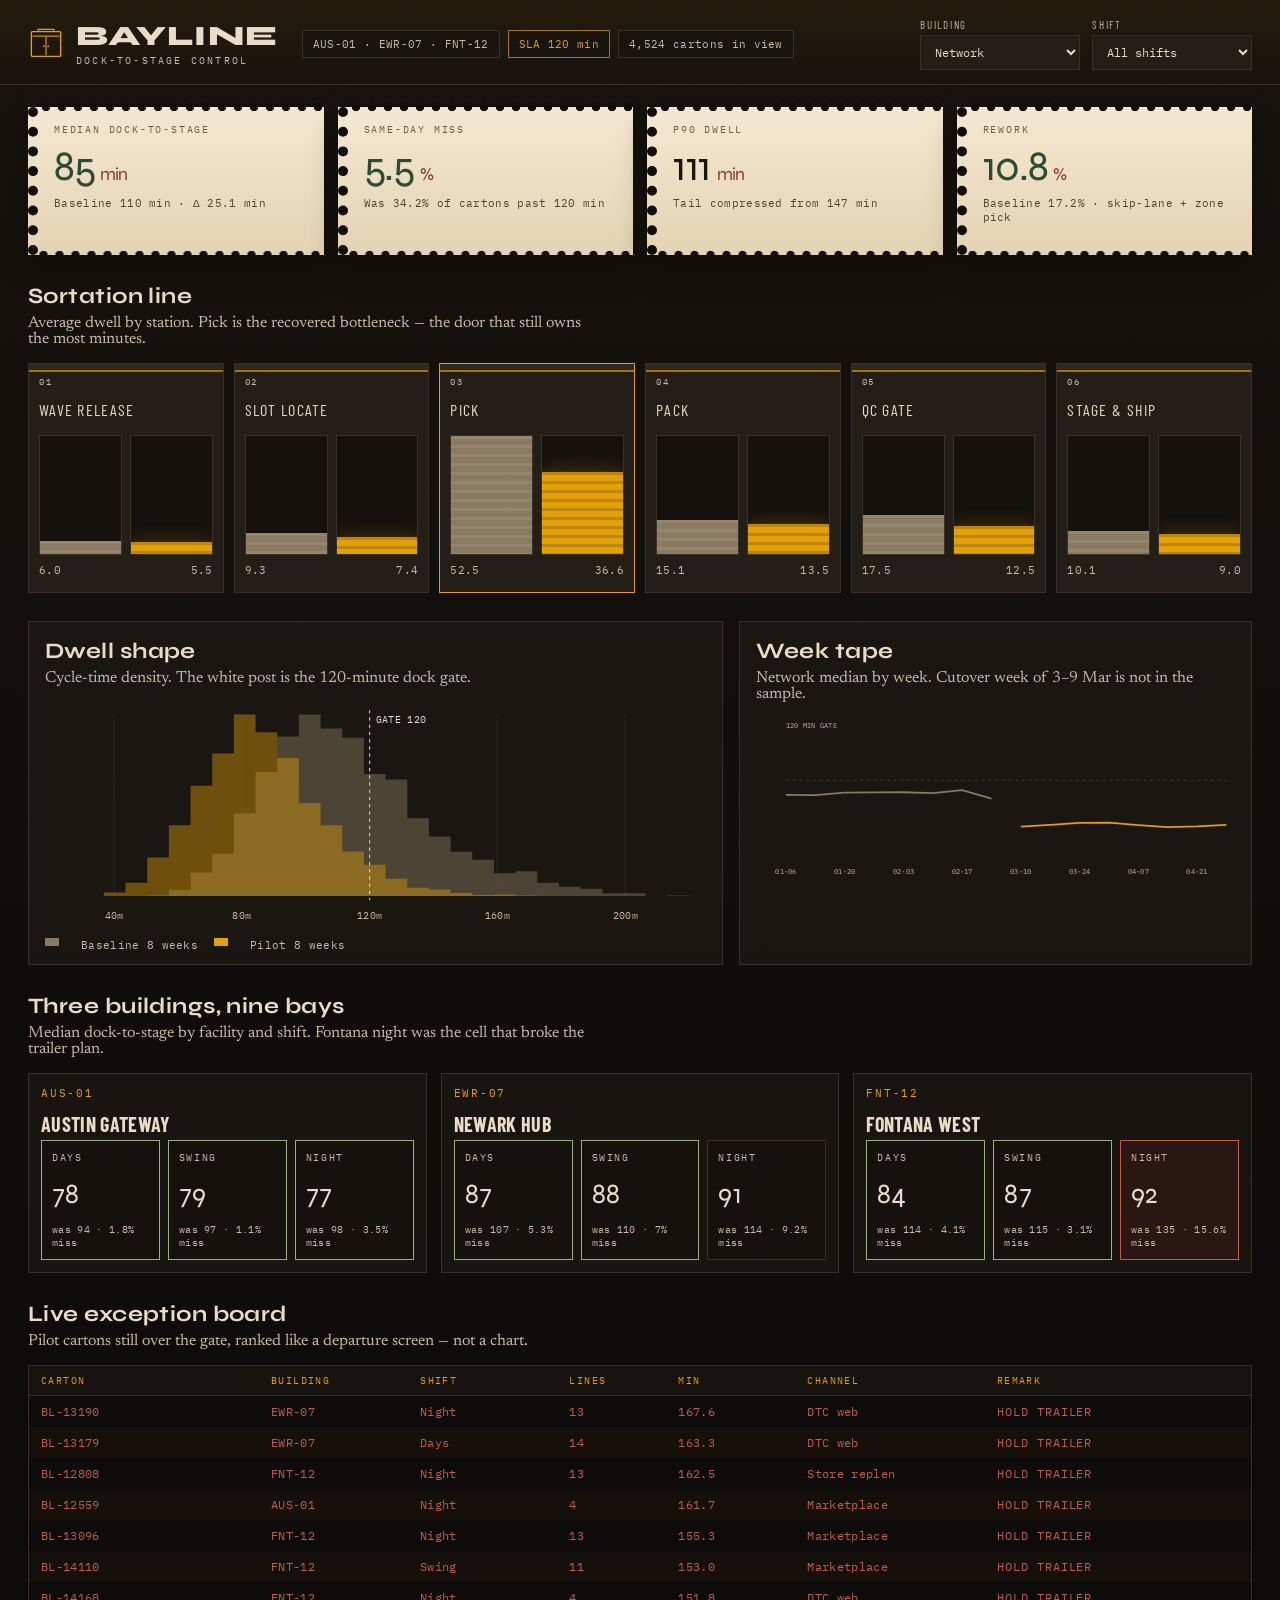
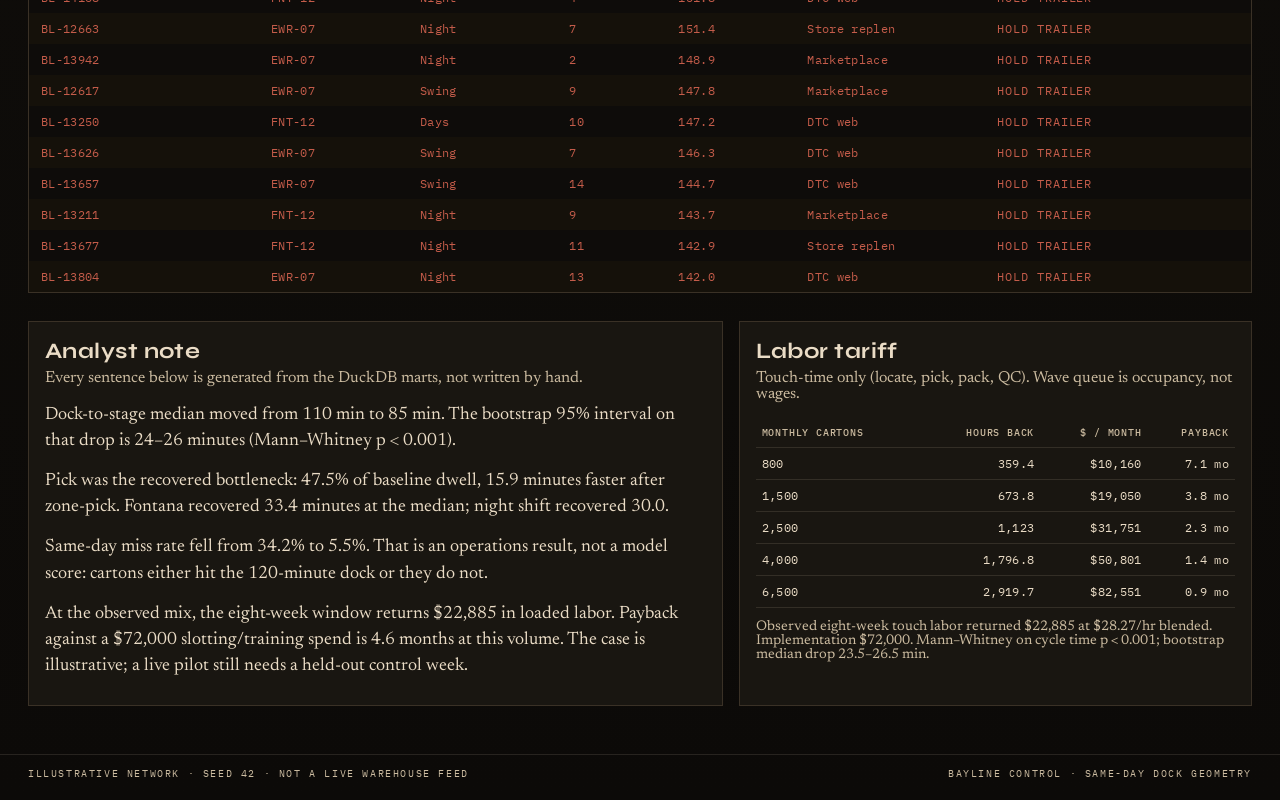
==== dashboard/index.html @ 3412e3ef "Rebuild the fulfillment case as Bayline dock-to-stage control Replace the generic before/after matpl" ====
<!DOCTYPE html>
<html lang="en">
<head>
  <meta charset="utf-8" />
  <meta name="viewport" content="width=device-width, initial-scale=1" />
  <title>Bayline — Dock-to-stage control</title>
  <meta name="description" content="Fulfillment control board for a three-DC same-day network. Baseline vs zone-pick pilot." />
  <link rel="preconnect" href="https://fonts.googleapis.com" />
  <link rel="preconnect" href="https://fonts.gstatic.com" crossorigin />
  <link href="https://fonts.googleapis.com/css2?family=Barlow+Condensed:wght@500;600;700&family=IBM+Plex+Mono:wght@400;500;600&family=Newsreader:opsz,wght@6..72,400;6..72,500;6..72,600&family=Syne:wght@700;800&display=swap" rel="stylesheet" />
  <link rel="stylesheet" href="styles.css" />
  <link rel="icon" href="assets/mark.svg" type="image/svg+xml" />
</head>
<body>
  <div class="grain" aria-hidden="true"></div>
  <header class="mast">
    <div class="brand">
      <img src="assets/mark.svg" alt="" width="36" height="36" />
      <div>
        <div class="wordmark">Bayline</div>
        <div class="submark">Dock-to-stage control</div>
      </div>
    </div>
    <div class="mast-meta">
      <span class="pill">AUS-01 · EWR-07 · FNT-12</span>
      <span class="pill warn">SLA 120 min</span>
      <span class="pill" id="orderCount">— cartons</span>
    </div>
    <form class="filters" id="filters">
      <label>Building
        <select name="dc">
          <option value="all">Network</option>
          <option value="AUS-01">Austin Gateway</option>
          <option value="EWR-07">Newark Hub</option>
          <option value="FNT-12">Fontana West</option>
        </select>
      </label>
      <label>Shift
        <select name="shift">
          <option value="all">All shifts</option>
          <option value="Days">Days</option>
          <option value="Swing">Swing</option>
          <option value="Night">Night</option>
        </select>
      </label>
    </form>
  </header>

  <main>
    <section class="tickets" id="tickets" aria-label="Period scorecard"></section>

    <section class="line-block" id="line">
      <div class="section-head">
        <h2>Sortation line</h2>
        <p>Average dwell by station. Pick is the recovered bottleneck — the door that still owns the most minutes.</p>
      </div>
      <div class="docks" id="docks"></div>
    </section>

    <section class="split">
      <article class="panel" id="dwell">
        <div class="section-head">
          <h2>Dwell shape</h2>
          <p>Cycle-time density. The white post is the 120-minute dock gate.</p>
        </div>
        <svg id="density" viewBox="0 0 640 220" role="img" aria-label="Cycle time density before and after the pilot"></svg>
        <div class="legend">
          <span class="swatch base"></span> Baseline 8 weeks
          <span class="swatch pilot"></span> Pilot 8 weeks
        </div>
      </article>
      <article class="panel" id="tape">
        <div class="section-head">
          <h2>Week tape</h2>
          <p>Network median by week. Cutover week of 3–9 Mar is not in the sample.</p>
        </div>
        <svg id="weekTape" viewBox="0 0 640 220" role="img" aria-label="Weekly median cycle time"></svg>
      </article>
    </section>

    <section class="floor-block" id="floor">
      <div class="section-head">
        <h2>Three buildings, nine bays</h2>
        <p>Median dock-to-stage by facility and shift. Fontana night was the cell that broke the trailer plan.</p>
      </div>
      <div class="yards" id="yards"></div>
    </section>

    <section class="board-block" id="board">
      <div class="section-head">
        <h2>Live exception board</h2>
        <p>Pilot cartons still over the gate, ranked like a departure screen — not a chart.</p>
      </div>
      <div class="fids" id="fids"></div>
    </section>

    <section class="close-block">
      <article class="brief panel">
        <div class="section-head">
          <h2>Analyst note</h2>
          <p>Every sentence below is generated from the DuckDB marts, not written by hand.</p>
        </div>
        <div class="brief-copy" id="brief"></div>
      </article>
      <article class="tariff panel">
        <div class="section-head">
          <h2>Labor tariff</h2>
          <p>Touch-time only (locate, pick, pack, QC). Wave queue is occupancy, not wages.</p>
        </div>
        <table id="tariff">
          <thead>
            <tr>
              <th>Monthly cartons</th>
              <th>Hours back</th>
              <th>$ / month</th>
              <th>Payback</th>
            </tr>
          </thead>
          <tbody></tbody>
        </table>
        <p class="footnote" id="moneyFoot"></p>
      </article>
    </section>
  </main>

  <footer>
    <span>Illustrative network · seed 42 · not a live warehouse feed</span>
    <span>Bayline control · same-day dock geometry</span>
  </footer>
  <script src="app.js"></script>
</body>
</html>
---- dashboard/styles.css ----
:root {
  --void: #100e0b;
  --bay: #18140f;
  --door: #231e17;
  --lip: #3a3126;
  --paper: #eadcc6;
  --paper-dim: #cbbba0;
  --ink: #1a140e;
  --amber: #e3a008;
  --amber-dim: #a87410;
  --sage: #9aaf82;
  --rust: #c45c4a;
  --steel: #8aa3a0;
  --line: rgba(234, 220, 198, 0.12);
  --glow: 0 0 18px rgba(227, 160, 8, 0.28);
  --cond: "Barlow Condensed", "Arial Narrow", sans-serif;
  --mono: "IBM Plex Mono", ui-monospace, monospace;
  --serif: "Newsreader", Georgia, serif;
  --display: "Syne", "Barlow Condensed", sans-serif;
}

* { box-sizing: border-box; }
html, body { margin: 0; min-height: 100%; }
body {
  background:
    radial-gradient(1200px 500px at 10% -10%, rgba(227, 160, 8, 0.08), transparent 50%),
    linear-gradient(180deg, #16120d 0%, var(--void) 32%, #0c0a08 100%);
  color: var(--paper);
  font-family: var(--cond);
  letter-spacing: 0.02em;
}

.grain {
  pointer-events: none;
  position: fixed;
  inset: 0;
  opacity: 0.18;
  mix-blend-mode: overlay;
  background-image: url("data:image/svg+xml;utf8,<svg xmlns='http://www.w3.org/2000/svg' width='140' height='140'><filter id='n'><feTurbulence type='fractalNoise' baseFrequency='.85' numOctaves='2' stitchTiles='stitch'/></filter><rect width='100%' height='100%' filter='url(%23n)' opacity='.55'/></svg>");
  z-index: 0;
}

main, header, footer { position: relative; z-index: 1; }

.mast {
  display: grid;
  grid-template-columns: auto 1fr auto;
  gap: 24px;
  align-items: center;
  padding: 18px 28px 14px;
  border-bottom: 1px solid var(--line);
  background: linear-gradient(180deg, rgba(227,160,8,0.07), transparent);
}
.brand { display: flex; gap: 12px; align-items: center; }
.wordmark {
  font-family: var(--display);
  font-weight: 800;
  font-size: 28px;
  line-height: 1;
  letter-spacing: 0.04em;
  text-transform: uppercase;
}
.submark {
  font-family: var(--mono);
  font-size: 10px;
  color: var(--paper-dim);
  letter-spacing: 0.22em;
  text-transform: uppercase;
  margin-top: 4px;
}
.mast-meta { display: flex; flex-wrap: wrap; gap: 8px; }
.pill {
  font-family: var(--mono);
  font-size: 11px;
  border: 1px solid var(--lip);
  padding: 6px 10px;
  color: var(--paper-dim);
  background: var(--bay);
}
.pill.warn { color: var(--amber); border-color: var(--amber-dim); }

.filters {
  display: flex;
  gap: 12px;
}
.filters label {
  display: flex;
  flex-direction: column;
  gap: 4px;
  font-size: 11px;
  letter-spacing: 0.16em;
  text-transform: uppercase;
  color: var(--paper-dim);
}
.filters select {
  background: var(--door);
  color: var(--paper);
  border: 1px solid var(--lip);
  font-family: var(--mono);
  font-size: 12px;
  padding: 8px 10px;
  min-width: 160px;
}

main { padding: 22px 28px 48px; display: flex; flex-direction: column; gap: 28px; }

.tickets {
  display: grid;
  grid-template-columns: repeat(4, 1fr);
  gap: 14px;
}
.ticket {
  background: linear-gradient(180deg, #f4e8d1 0%, #e4d3b3 100%);
  color: var(--ink);
  padding: 16px 16px 14px;
  position: relative;
  box-shadow: 0 12px 30px rgba(0,0,0,0.28);
  min-height: 148px;
  border-left: 10px dotted #100e0b;
}
.ticket::before,
.ticket::after {
  content: "";
  position: absolute;
  left: 0; right: 0;
  height: 8px;
  background:
    radial-gradient(circle at 8px, var(--void) 4px, transparent 4.5px) 0 0 / 16px 8px;
}
.ticket::before { top: -4px; }
.ticket::after { bottom: -4px; transform: rotate(180deg); }
.ticket .k {
  font-family: var(--mono);
  font-size: 10px;
  letter-spacing: 0.18em;
  text-transform: uppercase;
  color: #6b5c45;
}
.ticket .v {
  font-family: var(--display);
  font-size: 42px;
  line-height: 1;
  margin: 10px 0 8px;
  letter-spacing: -0.03em;
}
.ticket .v em { font-style: normal; color: #8a3b2c; font-size: 18px; margin-left: 6px; }
.ticket .h {
  font-family: var(--mono);
  font-size: 11px;
  color: #4e4333;
}
.ticket.good .v { color: #2f4a32; }
.ticket.alert .v { color: #8a3b2c; }

.section-head h2 {
  font-family: var(--display);
  font-size: 22px;
  margin: 0 0 6px;
  letter-spacing: 0.02em;
}
.section-head p {
  margin: 0 0 16px;
  font-family: var(--serif);
  font-size: 16px;
  color: var(--paper-dim);
  max-width: 62ch;
  letter-spacing: 0;
}

.docks {
  display: grid;
  grid-template-columns: repeat(6, 1fr);
  gap: 10px;
}
.dock {
  background: var(--door);
  border: 1px solid var(--lip);
  min-height: 230px;
  padding: 36px 10px 10px;
  display: flex;
  flex-direction: column;
  position: relative;
  overflow: hidden;
}
.dock .lintel {
  position: absolute;
  top: 0; left: 0; right: 0;
  height: 8px;
  background: #2f281f;
  border-bottom: 2px solid var(--amber-dim);
}
.dock .seq {
  position: absolute;
  top: 12px;
  left: 10px;
  font-family: var(--mono);
  font-size: 9px;
  color: var(--paper-dim);
  letter-spacing: 0.18em;
}
.dock .name {
  font-size: 16px;
  text-transform: uppercase;
  letter-spacing: 0.08em;
  margin: 0 0 8px;
  white-space: nowrap;
}
.dock .bars {
  display: flex;
  gap: 8px;
  align-items: stretch;
  height: 128px;
  padding-top: 8px;
}
.dock .bar {
  flex: 1;
  background: #15120e;
  border: 1px solid #3b3329;
  position: relative;
  overflow: hidden;
}
.dock .bar i {
  position: absolute;
  left: 0;
  right: 0;
  bottom: 0;
  display: block;
  width: 100%;
  background:
    repeating-linear-gradient(
      180deg,
      rgba(234, 220, 198, 0.12) 0 3px,
      transparent 3px 9px
    ),
    #8a7a62;
}
.dock .bar.pilot i {
  background:
    repeating-linear-gradient(
      180deg,
      rgba(16, 14, 11, 0.18) 0 3px,
      transparent 3px 9px
    ),
    var(--amber);
  box-shadow: var(--glow);
}
.dock .nums {
  font-family: var(--mono);
  font-size: 11px;
  display: flex;
  justify-content: space-between;
  margin-top: 8px;
  color: var(--paper-dim);
}
.dock.hot { border-color: var(--amber); }

.split, .close-block {
  display: grid;
  grid-template-columns: 1.15fr 0.85fr;
  gap: 16px;
}
.panel {
  background: rgba(28, 24, 19, 0.88);
  border: 1px solid var(--lip);
  padding: 16px 16px 12px;
}

.legend {
  display: flex;
  gap: 16px;
  font-family: var(--mono);
  font-size: 11px;
  color: var(--paper-dim);
  margin-top: 6px;
}
.swatch {
  display: inline-block;
  width: 14px;
  height: 8px;
  margin-right: 6px;
  vertical-align: middle;
}
.swatch.base { background: #8a7a62; }
.swatch.pilot { background: var(--amber); }

.yards {
  display: grid;
  grid-template-columns: repeat(3, 1fr);
  gap: 14px;
}
.yard {
  border: 1px solid var(--lip);
  background: var(--bay);
  padding: 12px;
}
.yard h3 {
  margin: 0 0 4px;
  font-size: 20px;
  text-transform: uppercase;
}
.yard .code {
  font-family: var(--mono);
  font-size: 11px;
  color: var(--amber);
  letter-spacing: 0.16em;
  margin-bottom: 12px;
}
.bays {
  display: grid;
  grid-template-columns: repeat(3, 1fr);
  gap: 8px;
}
.bay {
  min-height: 120px;
  padding: 10px;
  background: #15120e;
  border: 1px solid var(--lip);
  display: flex;
  flex-direction: column;
  justify-content: space-between;
}
.bay .shift {
  font-family: var(--mono);
  font-size: 10px;
  letter-spacing: 0.16em;
  text-transform: uppercase;
  color: var(--paper-dim);
}
.bay .stat {
  font-family: var(--display);
  font-size: 28px;
  line-height: 1;
}
.bay .was {
  font-family: var(--mono);
  font-size: 10px;
  color: var(--paper-dim);
}
.bay .meter { display: none; }
.bay.pain { border-color: var(--rust); background: #2a1612; }
.bay.ok { border-color: var(--sage); }

.fids {
  border: 1px solid var(--lip);
  background: #0e0c0a;
  font-family: var(--mono);
  overflow: hidden;
}
.fids .row, .fids .head {
  display: grid;
  grid-template-columns: 1.1fr 0.7fr 0.7fr 0.5fr 0.6fr 0.9fr 1.2fr;
  gap: 8px;
  padding: 8px 12px;
  font-size: 12px;
}
.fids .head {
  color: var(--amber);
  letter-spacing: 0.14em;
  text-transform: uppercase;
  font-size: 10px;
  border-bottom: 1px solid var(--lip);
  background: #16120d;
}
.fids .row:nth-child(odd) { background: rgba(227,160,8,0.03); }
.fids .row.miss { color: var(--rust); }
.fids .row.hit { color: var(--sage); }
.fids .remark {
  letter-spacing: 0.08em;
  text-transform: uppercase;
}

.brief-copy {
  font-family: var(--serif);
  font-size: 18px;
  letter-spacing: 0;
  line-height: 1.45;
  color: var(--paper);
}
.brief-copy p { margin: 0 0 14px; }

table {
  width: 100%;
  border-collapse: collapse;
  font-family: var(--mono);
  font-size: 12px;
}
th, td {
  text-align: right;
  padding: 8px 6px;
  border-bottom: 1px solid var(--line);
}
th:first-child, td:first-child { text-align: left; }
th { color: var(--paper-dim); font-weight: 500; letter-spacing: 0.08em; text-transform: uppercase; font-size: 10px; }

.footnote {
  font-family: var(--serif);
  font-size: 14px;
  color: var(--paper-dim);
  letter-spacing: 0;
  margin: 12px 0 0;
}

footer {
  display: flex;
  justify-content: space-between;
  gap: 12px;
  padding: 12px 28px 20px;
  font-family: var(--mono);
  font-size: 10px;
  letter-spacing: 0.16em;
  text-transform: uppercase;
  color: var(--paper-dim);
  border-top: 1px solid var(--line);
}

body[data-shot="line"] main > :not(#line),
body[data-shot="floor"] main > :not(#floor),
body[data-shot="board"] main > :not(.board-block),
body[data-shot="close"] main > :not(.close-block) {
  display: none !important;
}
body[data-shot] main { min-height: calc(100vh - 92px); }

@media (max-width: 1100px) {
  .mast, .tickets, .docks, .split, .close-block, .yards {
    grid-template-columns: 1fr 1fr;
  }
  .mast { grid-template-columns: 1fr; }
  .docks { grid-template-columns: repeat(3, 1fr); }
}
@media (max-width: 720px) {
  .tickets, .docks, .split, .close-block, .yards, .fids .row, .fids .head {
    grid-template-columns: 1fr;
  }
  .filters { flex-direction: column; }
  main, .mast, footer { padding-left: 14px; padding-right: 14px; }
  .fids .row, .fids .head { display: flex; flex-wrap: wrap; }
}
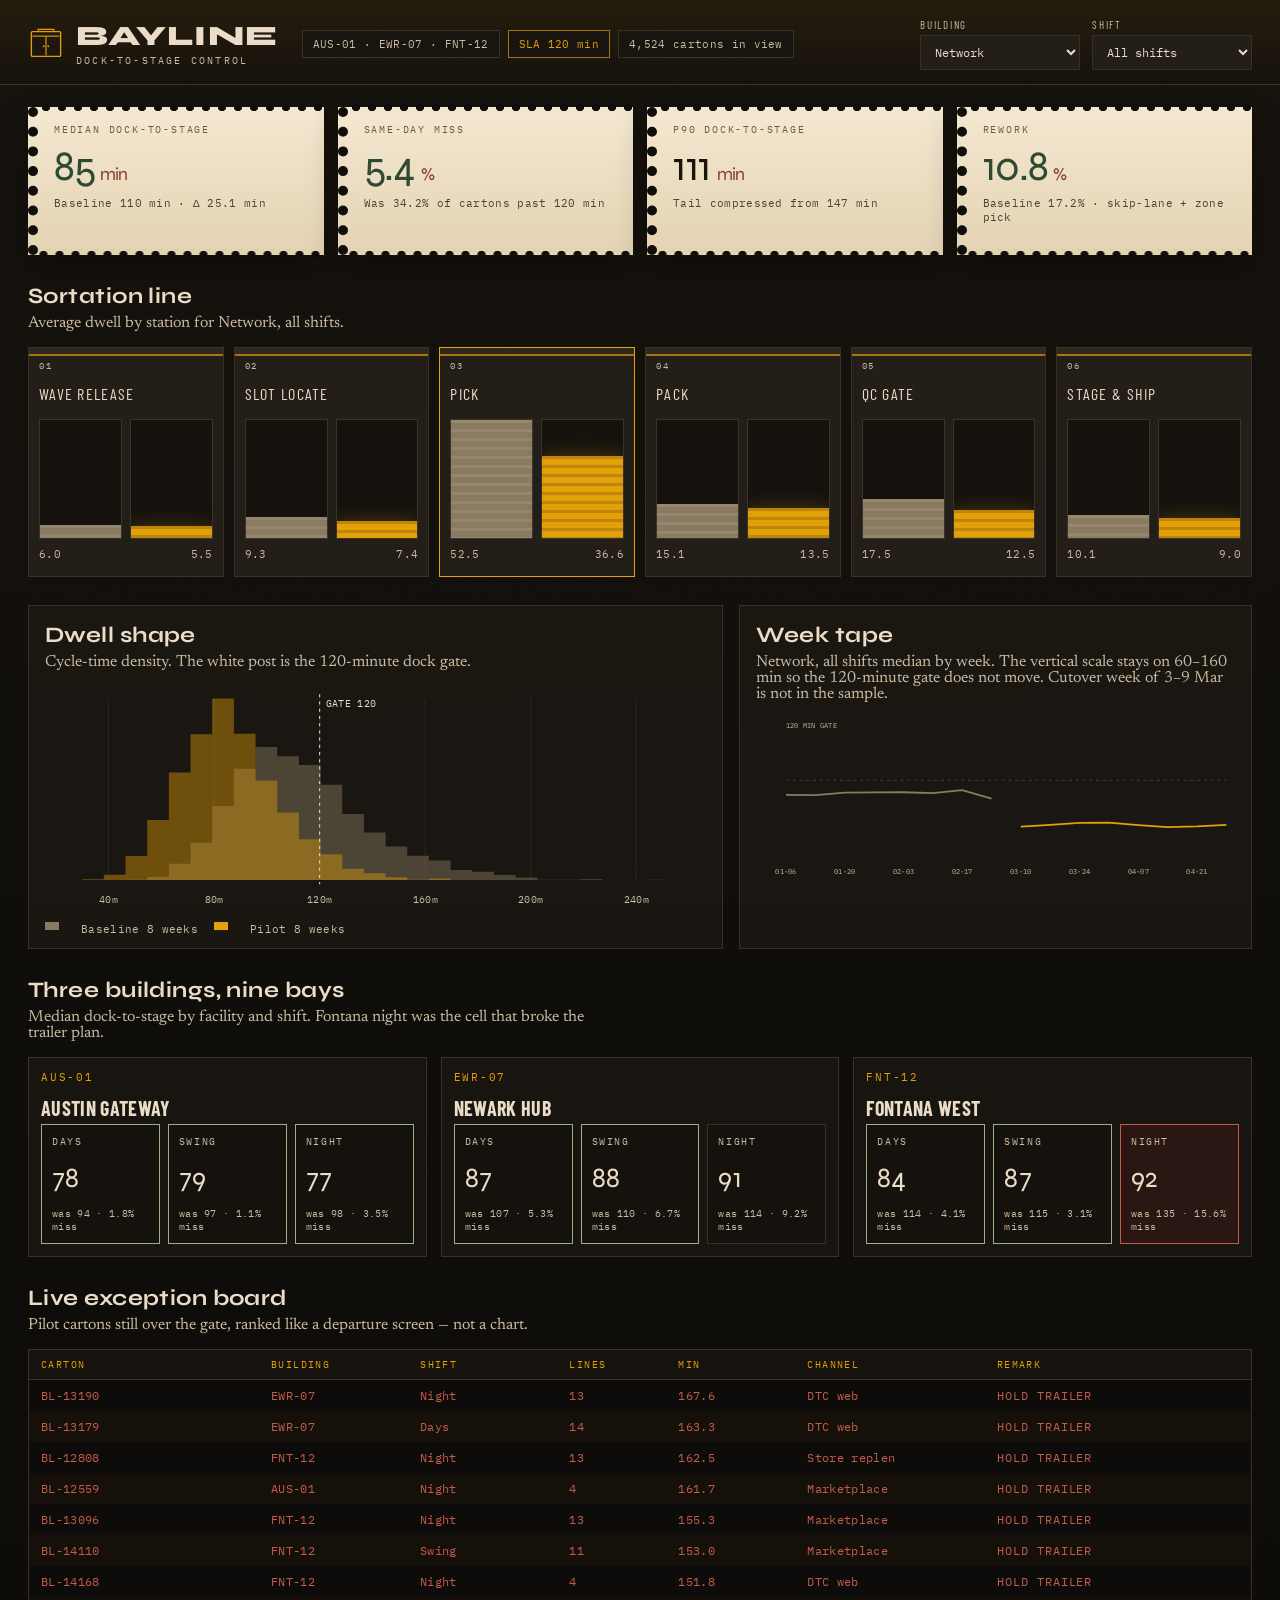
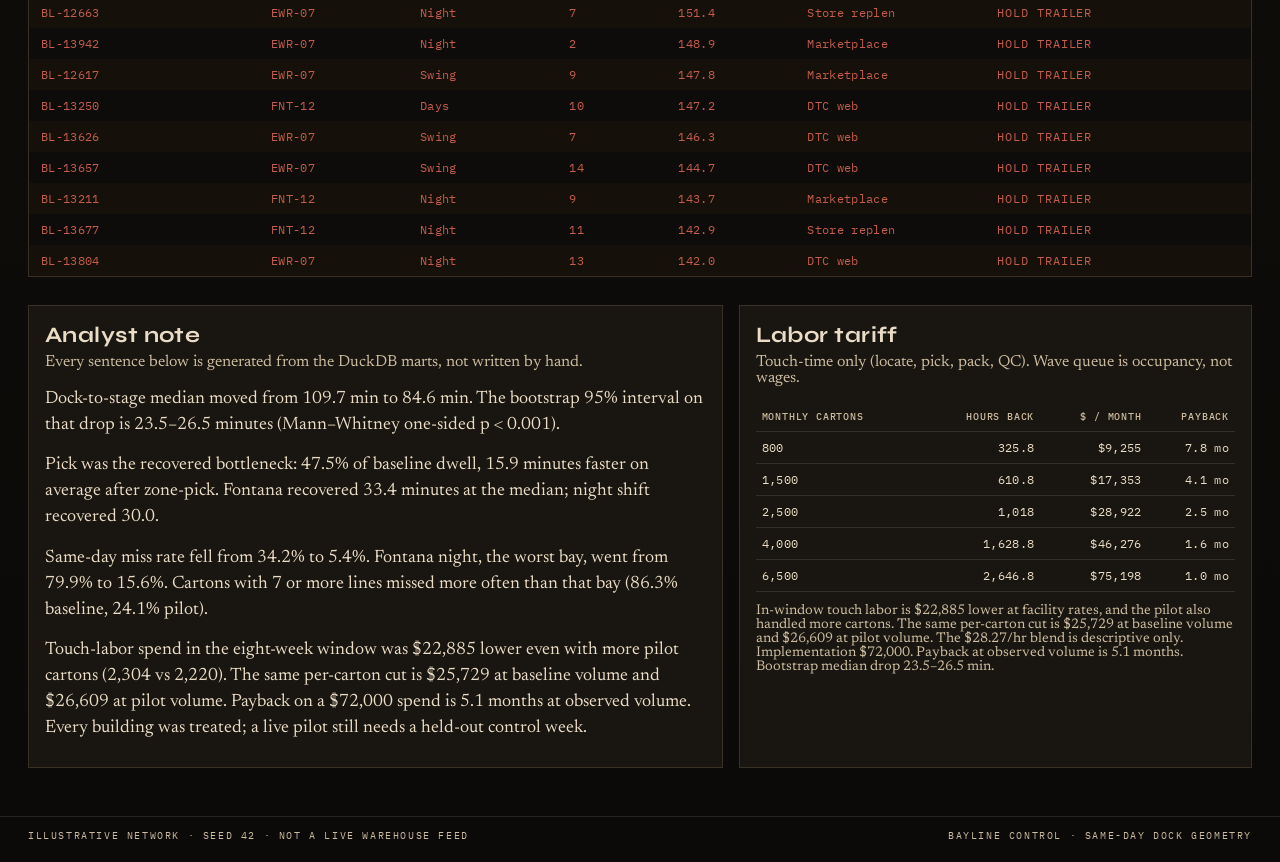
==== commit 97881e73: "Show shift-level dwell and the volume-matched labor cut The board's shift filter was scoring one shi" ====
--- a/dashboard/index.html
+++ b/dashboard/index.html
@@ -52,7 +52,7 @@
     <section class="line-block" id="line">
       <div class="section-head">
         <h2>Sortation line</h2>
-        <p>Average dwell by station. Pick is the recovered bottleneck — the door that still owns the most minutes.</p>
+        <p id="lineCaption">Average dwell by station. Pick is the recovered bottleneck — the door that still owns the most minutes.</p>
       </div>
       <div class="docks" id="docks"></div>
     </section>
@@ -72,7 +72,7 @@
       <article class="panel" id="tape">
         <div class="section-head">
           <h2>Week tape</h2>
-          <p>Network median by week. Cutover week of 3–9 Mar is not in the sample.</p>
+          <p id="tapeCaption">Network median by week. Cutover week of 3–9 Mar is not in the sample.</p>
         </div>
         <svg id="weekTape" viewBox="0 0 640 220" role="img" aria-label="Weekly median cycle time"></svg>
       </article>
@@ -89,7 +89,7 @@
     <section class="board-block" id="board">
       <div class="section-head">
         <h2>Live exception board</h2>
-        <p>Pilot cartons still over the gate, ranked like a departure screen — not a chart.</p>
+        <p id="boardCaption">Pilot cartons still over the gate, ranked like a departure screen — not a chart.</p>
       </div>
       <div class="fids" id="fids"></div>
     </section>
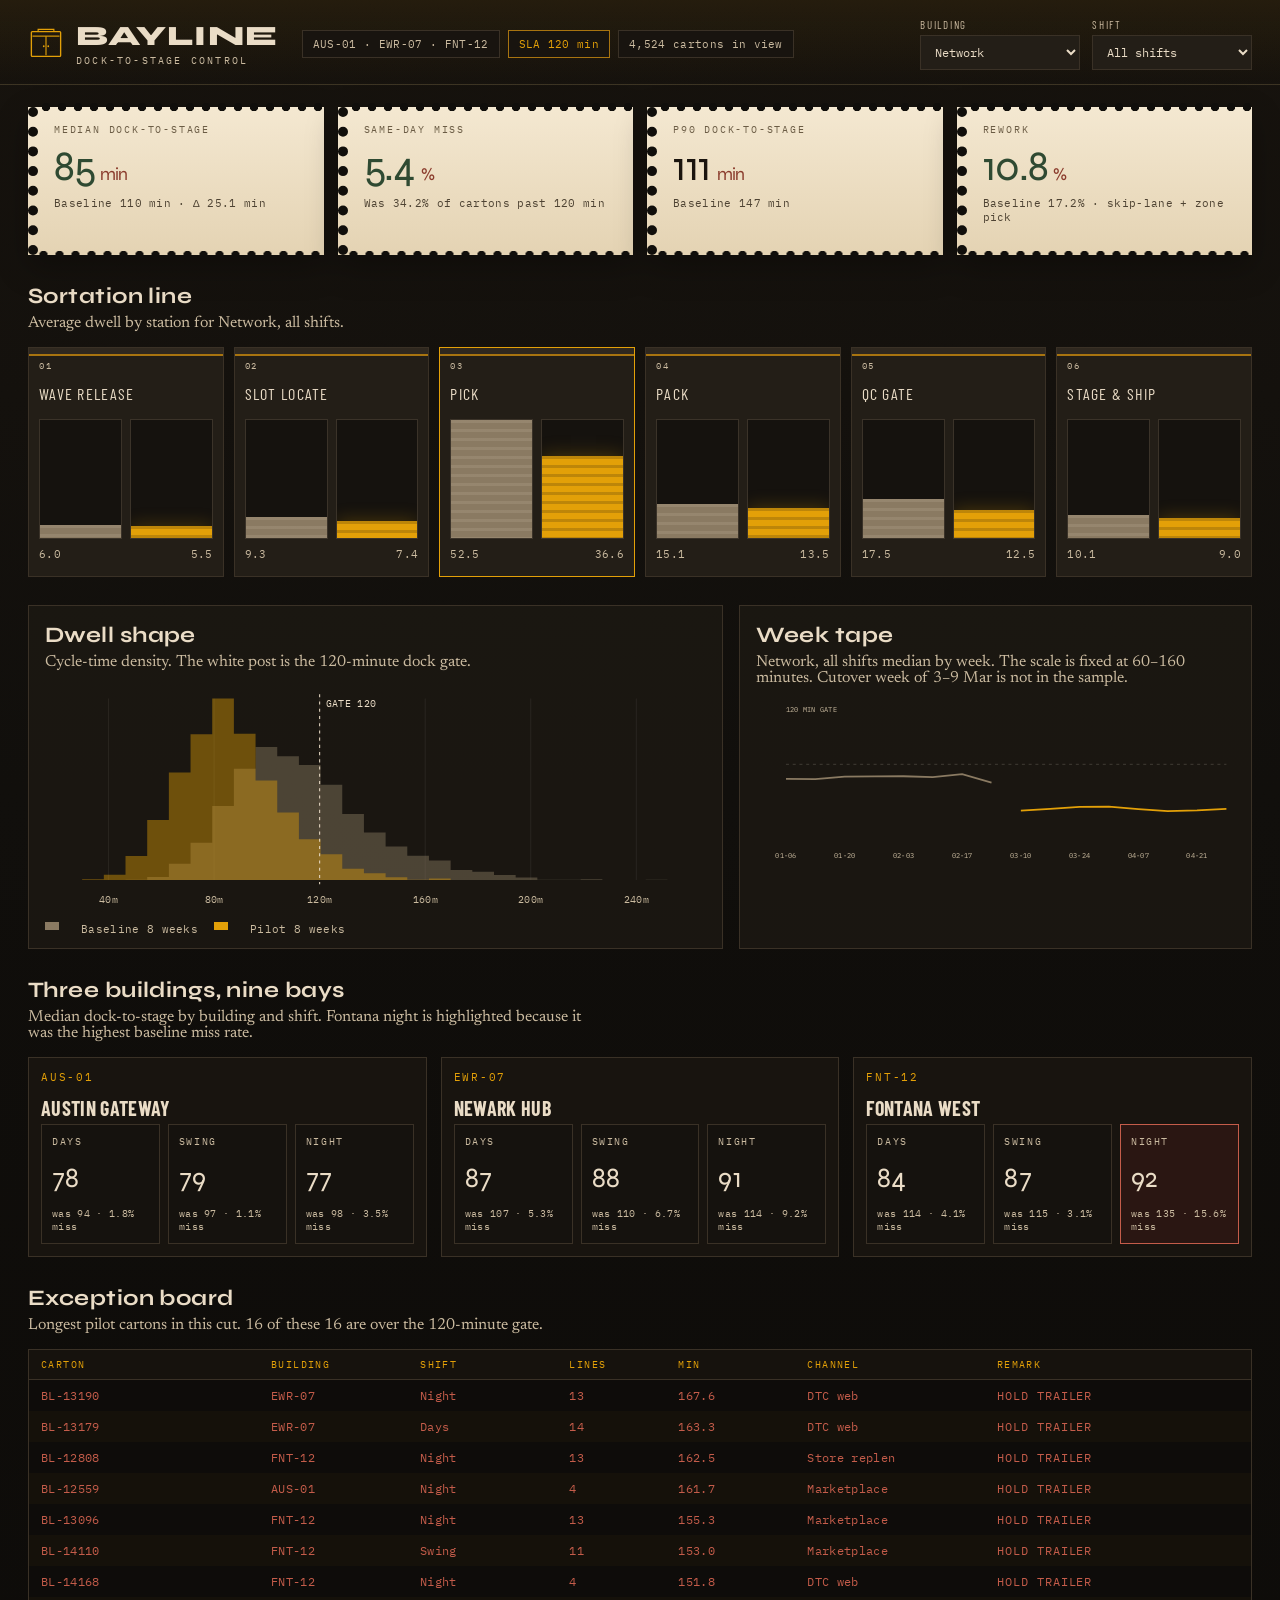
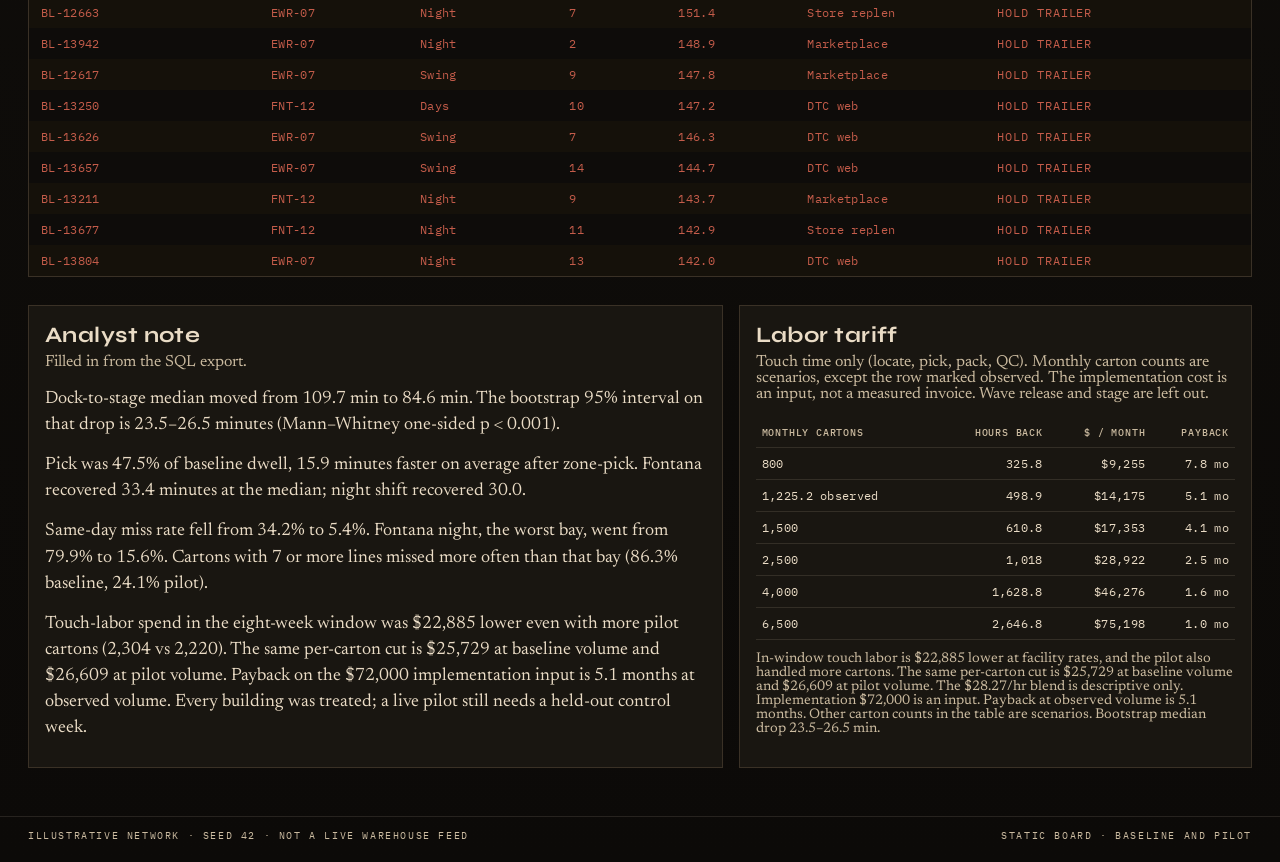
==== commit 8ab12458: "Clean up the portfolio writeup The README was written like an interview pitch. It now says the order" ====
--- a/dashboard/index.html
+++ b/dashboard/index.html
@@ -4,7 +4,7 @@
   <meta charset="utf-8" />
   <meta name="viewport" content="width=device-width, initial-scale=1" />
   <title>Bayline — Dock-to-stage control</title>
-  <meta name="description" content="Fulfillment control board for a three-DC same-day network. Baseline vs zone-pick pilot." />
+  <meta name="description" content="Control board for a simulated three-building fulfillment network. Baseline and pilot are generated with seed 42." />
   <link rel="preconnect" href="https://fonts.googleapis.com" />
   <link rel="preconnect" href="https://fonts.gstatic.com" crossorigin />
   <link href="https://fonts.googleapis.com/css2?family=Barlow+Condensed:wght@500;600;700&family=IBM+Plex+Mono:wght@400;500;600&family=Newsreader:opsz,wght@6..72,400;6..72,500;6..72,600&family=Syne:wght@700;800&display=swap" rel="stylesheet" />
@@ -23,7 +23,7 @@
     </div>
     <div class="mast-meta">
       <span class="pill">AUS-01 · EWR-07 · FNT-12</span>
-      <span class="pill warn">SLA 120 min</span>
+      <span class="pill warn" id="slaPill">SLA</span>
       <span class="pill" id="orderCount">— cartons</span>
     </div>
     <form class="filters" id="filters">
@@ -52,7 +52,7 @@
     <section class="line-block" id="line">
       <div class="section-head">
         <h2>Sortation line</h2>
-        <p id="lineCaption">Average dwell by station. Pick is the recovered bottleneck — the door that still owns the most minutes.</p>
+        <p id="lineCaption">Average dwell by station.</p>
       </div>
       <div class="docks" id="docks"></div>
     </section>
@@ -81,15 +81,15 @@
     <section class="floor-block" id="floor">
       <div class="section-head">
         <h2>Three buildings, nine bays</h2>
-        <p>Median dock-to-stage by facility and shift. Fontana night was the cell that broke the trailer plan.</p>
+        <p>Median dock-to-stage by building and shift. Fontana night is highlighted because it was the highest baseline miss rate.</p>
       </div>
       <div class="yards" id="yards"></div>
     </section>
 
     <section class="board-block" id="board">
       <div class="section-head">
-        <h2>Live exception board</h2>
-        <p id="boardCaption">Pilot cartons still over the gate, ranked like a departure screen — not a chart.</p>
+        <h2>Exception board</h2>
+        <p id="boardCaption">Longest pilot cartons in the current filter.</p>
       </div>
       <div class="fids" id="fids"></div>
     </section>
@@ -98,14 +98,14 @@
       <article class="brief panel">
         <div class="section-head">
           <h2>Analyst note</h2>
-          <p>Every sentence below is generated from the DuckDB marts, not written by hand.</p>
+          <p>Filled in from the SQL export.</p>
         </div>
         <div class="brief-copy" id="brief"></div>
       </article>
       <article class="tariff panel">
         <div class="section-head">
           <h2>Labor tariff</h2>
-          <p>Touch-time only (locate, pick, pack, QC). Wave queue is occupancy, not wages.</p>
+          <p>Touch time only (locate, pick, pack, QC). Monthly carton counts are scenarios, except the row marked observed. The implementation cost is an input, not a measured invoice. Wave release and stage are left out.</p>
         </div>
         <table id="tariff">
           <thead>
@@ -125,7 +125,7 @@
 
   <footer>
     <span>Illustrative network · seed 42 · not a live warehouse feed</span>
-    <span>Bayline control · same-day dock geometry</span>
+    <span>Static board · baseline and pilot</span>
   </footer>
   <script src="app.js"></script>
 </body>
